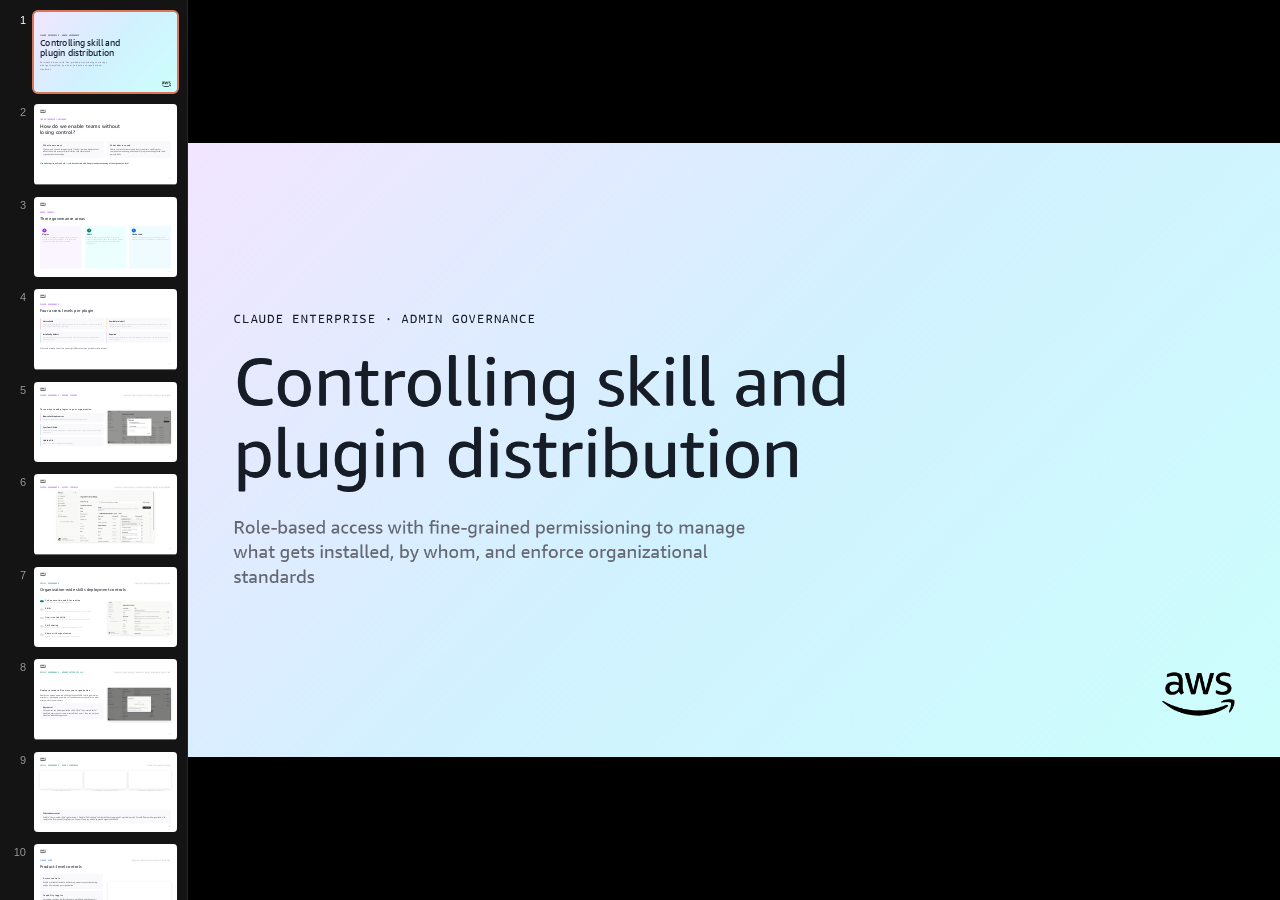
==== claude-enterprise-governance/index.html @ e3873186 "Add Claude Enterprise admin governance slide deck Covers plugin access levels, skills governance tog" ====
<!DOCTYPE html>
<html lang="en">
<head>
<meta charset="UTF-8">
<title>Claude Enterprise — Admin governance for skills, plugins, and integrations</title>
<link rel="stylesheet" href="assets/colors_and_type.css">
<script src="assets/deck-stage.js"></script>
<script>
document.addEventListener('keydown', (e) => {
  if (e.key === 'p' || e.key === 'P') {
    const deck = document.querySelector('deck-stage');
    if (!deck) return;
    if (!document.fullscreenElement) {
      deck.setAttribute('no-rail', '');
      document.documentElement.requestFullscreen();
    } else {
      document.exitFullscreen();
      deck.removeAttribute('no-rail');
    }
    e.preventDefault();
  }
});
document.addEventListener('fullscreenchange', () => {
  if (!document.fullscreenElement) {
    const deck = document.querySelector('deck-stage');
    if (deck) deck.removeAttribute('no-rail');
  }
});
</script>
<style>
  html, body { margin: 0; background: #000; }
  deck-stage { --slide-width: 1920px; --slide-height: 1080px; }

  .slide {
    position: relative; width: 1920px; height: 1080px; overflow: hidden;
    font-family: var(--aws-font-display);
    background: var(--aws-white); color: var(--aws-gray-850);
  }
  .slide.dark { background: var(--aws-gray-850); color: var(--aws-white); }
  .slide h1, .slide h2, .slide h3, .slide p { margin: 0; }
  .logo-tl { position: absolute; top: 73px; left: 80px; height: 76px; width: auto; }
  .logo-br { position: absolute; bottom: 73px; right: 80px; height: 76px; width: auto; }

  .eyebrow {
    font-family: var(--aws-font-mono); font-size: 22px; font-weight: 400;
    text-transform: uppercase; letter-spacing: 0.08em;
  }
  .h-cover  { font-size: 120px; line-height: 1.05; font-weight: 400; letter-spacing: -0.005em; text-wrap: pretty; }
  .h-section{ font-size: 96px; line-height: 1.05; font-weight: 400; letter-spacing: -0.005em; text-wrap: pretty; }
  .h-title  { font-size: 72px; line-height: 1.1; font-weight: 400; letter-spacing: -0.005em; text-wrap: pretty; }
  .h-content{ font-size: 56px; line-height: 1.15; font-weight: 400; text-wrap: pretty; }
  .body-lg  { font-size: 32px; line-height: 1.35; font-weight: 400; }
  .body-md  { font-size: 24px; line-height: 1.4; font-weight: 400; }
  .body-sm  { font-size: 20px; line-height: 1.4; font-weight: 400; color: var(--aws-gray-550); }

  .safe { position: absolute; left: 80px; right: 80px; top: 200px; bottom: 120px; display: flex; flex-direction: column; gap: 32px; }
  .safe-top { position: absolute; left: 80px; right: 80px; top: 73px; }

  .slide-no { position: absolute; right: 80px; bottom: 73px; font-family: var(--aws-font-mono); font-size: 16px; letter-spacing: 0.08em; color: var(--aws-gray-500); }
  .dark .slide-no { color: var(--aws-gray-400); }

  .cover-bg {
    position: absolute; inset: 0;
    background: linear-gradient(135deg, var(--aws-purple-100) 0%, var(--aws-blue-100) 50%, var(--aws-teal-100) 100%);
  }
  .cover-body { position: absolute; left: 80px; top: 73px; right: 80px; bottom: 73px; display: flex; flex-direction: column; justify-content: center; gap: 32px; }

  .screenshot {
    border-radius: 12px;
    box-shadow: 0 8px 32px rgba(0,0,0,0.12);
    border: 1px solid var(--aws-gray-200);
  }
  .screenshot-dark {
    border-radius: 12px;
    box-shadow: 0 8px 32px rgba(0,0,0,0.4);
    border: 1px solid var(--aws-gray-700);
  }

  .callout-box {
    background: var(--aws-gray-100);
    border-radius: 8px;
    padding: 32px 40px;
    display: flex; flex-direction: column; gap: 16px;
  }
  .dark .callout-box { background: rgba(255,255,255,0.06); }

  .grid-2 { display: grid; grid-template-columns: 1fr 1fr; gap: 48px; }
  .grid-3 { display: grid; grid-template-columns: 1fr 1fr 1fr; gap: 40px; }

  .access-card {
    background: var(--aws-gray-100); border-radius: 8px; padding: 28px 32px;
    display: flex; flex-direction: column; gap: 12px;
  }
  .access-card .label { font-size: 24px; font-weight: 500; }
  .access-card .desc { font-size: 20px; line-height: 1.4; color: var(--aws-gray-600); }

  .icon-circle {
    width: 56px; height: 56px; border-radius: 50%; display: flex; align-items: center; justify-content: center;
    font-size: 28px; font-weight: 500; color: var(--aws-white); flex-shrink: 0;
  }

  .toggle-row {
    display: flex; align-items: center; gap: 20px; padding: 20px 0;
    border-bottom: 1px solid var(--aws-gray-200);
  }
  .toggle-row:last-child { border-bottom: none; }
  .toggle-pill {
    width: 52px; height: 28px; border-radius: 14px; flex-shrink: 0;
  }
  .toggle-on { background: var(--aws-teal-600); }
  .toggle-off { background: var(--aws-gray-300); }

  .rec-card {
    background: var(--aws-purple-50); border-radius: 8px; padding: 32px;
    display: flex; flex-direction: column; gap: 16px;
  }
  .rec-card .num {
    font-family: var(--aws-font-mono); font-size: 18px; color: var(--aws-purple-600);
    text-transform: uppercase; letter-spacing: 0.08em;
  }
  .rec-card .title { font-size: 28px; font-weight: 500; }
  .rec-card .desc { font-size: 20px; line-height: 1.4; color: var(--aws-gray-600); }

  .section-bg {
    position: absolute; inset: 0;
    background: linear-gradient(135deg, var(--aws-gray-850) 0%, #1a2940 100%);
  }
</style>
<script type="application/json" id="speaker-notes">
[
  "Cover slide — Claude Enterprise admin governance for managing skill and plugin distribution across your organization.",
  "Context setting — the core question: how do we maintain control while enabling productivity at scale?",
  "Overview of the admin console — the three key governance areas: Plugins, Skills, and Claude Code product settings.",
  "Deep dive into Plugin governance — the four access levels that give admins granular per-plugin control.",
  "Screenshot showing the plugin access dropdown with all four options and custom group access.",
  "Skills governance — the master toggles that control whether users can create, share, or use skills at all.",
  "Claude Code specific settings — product-level toggles for the coding assistant features.",
  "Best practices for enterprise rollout — a phased approach to governance.",
  "Summary and next steps."
]
</script>
</head>
<body>

<deck-stage>

  <!-- ============================================================
       1. COVER
       ============================================================ -->
  <section class="slide" data-screen-label="01 Cover">
    <div class="cover-bg"></div>
    <div class="cover-body">
      <div class="eyebrow">Claude Enterprise · Admin governance</div>
      <h1 class="h-cover" style="max-width: 1400px;">Controlling skill and plugin distribution</h1>
      <p class="body-lg" style="max-width: 900px; margin-top: 16px; color: var(--aws-gray-600);">Role-based access with fine-grained permissioning to manage what gets installed, by whom, and enforce organizational standards</p>
    </div>
    <img class="logo-br" src="assets/aws-logo-gray850.svg" alt="AWS">
  </section>

  <!-- ============================================================
       2. THE C4E CHALLENGE
       ============================================================ -->
  <section class="slide" data-screen-label="02 The challenge">
    <div class="safe-top"><img class="logo-tl" src="assets/aws-logo-gray850.svg" alt="AWS" style="position:static;height:48px;"></div>
    <div class="safe" style="top: 200px;">
      <div class="eyebrow" style="color: var(--aws-purple-600);">The enterprise challenge</div>
      <h2 class="h-title" style="max-width: 1200px;">How do we enable teams without losing control?</h2>
      <div class="grid-2" style="margin-top: 48px;">
        <div class="callout-box">
          <p class="body-lg" style="font-weight: 500;">What teams want</p>
          <p class="body-md" style="color: var(--aws-gray-600);">Discover and connect integrations to Claude — gaining deep context about their work across project histories, task statuses, and organizational knowledge</p>
        </div>
        <div class="callout-box">
          <p class="body-lg" style="font-weight: 500;">What admins need</p>
          <p class="body-md" style="color: var(--aws-gray-600);">Admin controls for remote and local connectors, audit logs for compliance monitoring, and the ability to prevent unapproved third-party installs</p>
        </div>
      </div>
      <p class="body-md" style="margin-top: 32px; color: var(--aws-teal-700); font-weight: 500;">Claude Enterprise delivers both — role-based access with fine-grained permissioning at the organization level</p>
    </div>
    <span class="slide-no">02</span>
  </section>

  <!-- ============================================================
       3. ADMIN CONSOLE OVERVIEW
       ============================================================ -->
  <section class="slide" data-screen-label="03 Admin overview">
    <div class="safe-top"><img class="logo-tl" src="assets/aws-logo-gray850.svg" alt="AWS" style="position:static;height:48px;"></div>
    <div class="safe" style="top: 200px;">
      <div class="eyebrow" style="color: var(--aws-purple-600);">Admin console</div>
      <h2 class="h-content">Three governance areas</h2>
      <div class="grid-3" style="margin-top: 40px; flex: 1;">
        <div class="access-card" style="background: var(--aws-purple-50);">
          <div class="icon-circle" style="background: var(--aws-purple-600);">P</div>
          <p class="label">Plugins</p>
          <p class="desc">Manage marketplaces of plugins that members can browse, install, and customize — with per-plugin access policies and group-level overrides</p>
        </div>
        <div class="access-card" style="background: var(--aws-teal-50);">
          <div class="icon-circle" style="background: var(--aws-teal-600);">S</div>
          <p class="label">Skills</p>
          <p class="desc">Skills are folders with instructions, scripts, and resources that Claude loads when needed — admins control creation, sharing, and organization-wide deployment</p>
        </div>
        <div class="access-card" style="background: var(--aws-blue-50);">
          <div class="icon-circle" style="background: var(--aws-blue-600);">C</div>
          <p class="label">Claude Code</p>
          <p class="desc">Enterprise deployment controls for Claude Code desktop, web access, capabilities, and usage analytics</p>
        </div>
      </div>
    </div>
    <span class="slide-no">03</span>
  </section>

  <!-- ============================================================
       4. PLUGIN GOVERNANCE — 4 ACCESS LEVELS
       ============================================================ -->
  <section class="slide" data-screen-label="04 Plugin access levels">
    <div class="safe-top"><img class="logo-tl" src="assets/aws-logo-gray850.svg" alt="AWS" style="position:static;height:48px;"></div>
    <div class="safe" style="top: 200px;">
      <div class="eyebrow" style="color: var(--aws-purple-600);">Plugin governance</div>
      <h2 class="h-content">Four access levels per plugin</h2>
      <div style="display: grid; grid-template-columns: 1fr 1fr; gap: 24px; margin-top: 40px;">
        <div class="access-card" style="border-left: 4px solid var(--aws-red-600);">
          <p class="label">Not available</p>
          <p class="desc">Hidden from the plugin marketplace. Users won't see or be able to install it. Use this to block unapproved third-party plugins.</p>
        </div>
        <div class="access-card" style="border-left: 4px solid var(--aws-amber-500);">
          <p class="label">Available to install</p>
          <p class="desc">Appears in the plugin marketplace. Users can install or uninstall it at any time. Good for approved-but-optional tools.</p>
        </div>
        <div class="access-card" style="border-left: 4px solid var(--aws-teal-600);">
          <p class="label">Installed by default</p>
          <p class="desc">Pre-installed for all users. Users can disable or uninstall it. Ideal for recommended productivity tools.</p>
        </div>
        <div class="access-card" style="border-left: 4px solid var(--aws-purple-600);">
          <p class="label">Required</p>
          <p class="desc">Pre-installed and always on. Users can't disable or uninstall it. Use for compliance and security plugins.</p>
        </div>
      </div>
      <p class="body-md" style="margin-top: 32px; color: var(--aws-gray-600);">Plus: custom group access lets you assign different policies per team or department</p>
    </div>
    <span class="slide-no">04</span>
  </section>

  <!-- ============================================================
       5. ADD PLUGINS — SOURCES
       ============================================================ -->
  <section class="slide" data-screen-label="05 Add plugins">
    <div class="safe-top"><img class="logo-tl" src="assets/aws-logo-gray850.svg" alt="AWS" style="position:static;height:48px;"></div>
    <div class="safe" style="top: 160px;">
      <div style="display: flex; justify-content: space-between; align-items: baseline;">
        <div class="eyebrow" style="color: var(--aws-purple-600);">Plugin governance · Adding plugins</div>
        <div style="background: var(--aws-gray-100); border-radius: 6px; padding: 8px 16px;">
          <span style="font-family: var(--aws-font-mono); font-size: 16px; color: var(--aws-gray-600);">claude.ai → Admin settings → Libraries → Plugins → Add plugins</span>
        </div>
      </div>
      <div style="display: grid; grid-template-columns: 1fr 1fr; gap: 48px; margin-top: 24px; flex: 1;">
        <div style="display: flex; flex-direction: column; gap: 24px; justify-content: center;">
          <p class="body-lg" style="font-weight: 500;">Three ways to add plugins to your organization</p>
          <div class="access-card" style="border-left: 4px solid var(--aws-purple-600);">
            <p class="label">Browse Anthropic sources</p>
            <p class="desc">Curated marketplaces of plugins built by Anthropic and partners</p>
          </div>
          <div class="access-card" style="border-left: 4px solid var(--aws-blue-600);">
            <p class="label">Sync from GitHub</p>
            <p class="desc">Plugins synced automatically from a GitHub repository — admins control which repos are allowed</p>
          </div>
          <div class="access-card" style="border-left: 4px solid var(--aws-teal-600);">
            <p class="label">Upload a file</p>
            <p class="desc">Import a .zip file for custom internal plugins</p>
          </div>
        </div>
        <div style="display: flex; align-items: center;">
          <img src="assets/screenshots/claude-admin-07-add-plugins.png" alt="Add plugins modal showing three source options" class="screenshot" style="max-width: 100%; max-height: 600px; object-fit: contain;">
        </div>
      </div>
    </div>
    <span class="slide-no">05</span>
  </section>

  <!-- ============================================================
       6. SCREENSHOT — PLUGIN DROPDOWN
       ============================================================ -->
  <section class="slide" data-screen-label="06 Plugin screenshot">
    <div class="safe-top"><img class="logo-tl" src="assets/aws-logo-gray850.svg" alt="AWS" style="position:static;height:48px;"></div>
    <div class="safe" style="top: 160px;">
      <div style="display: flex; justify-content: space-between; align-items: baseline;">
        <div class="eyebrow" style="color: var(--aws-purple-600);">Plugin governance · Access controls</div>
        <div style="background: var(--aws-gray-100); border-radius: 6px; padding: 8px 16px; display: flex; align-items: center; gap: 8px;">
          <span style="font-family: var(--aws-font-mono); font-size: 16px; color: var(--aws-gray-600);">claude.ai → Admin settings → Libraries → Plugins → Default access dropdown</span>
        </div>
      </div>
      <img src="assets/screenshots/claude-admin-03-plugin-access-dropdown.png" alt="Plugin access dropdown showing four levels: Available to install, Installed by default, Not available, Required" class="screenshot" style="max-height: 680px; max-width: 1600px; object-fit: contain; align-self: center;">
    </div>
    <span class="slide-no">06</span>
  </section>

  <!-- ============================================================
       6. SKILLS GOVERNANCE
       ============================================================ -->
  <section class="slide" data-screen-label="06 Skills governance">
    <div class="safe-top"><img class="logo-tl" src="assets/aws-logo-gray850.svg" alt="AWS" style="position:static;height:48px;"></div>
    <div class="safe" style="top: 200px;">
      <div style="display: flex; justify-content: space-between; align-items: baseline;">
        <div class="eyebrow" style="color: var(--aws-teal-600);">Skills governance</div>
        <div style="background: var(--aws-gray-100); border-radius: 6px; padding: 8px 16px;">
          <span style="font-family: var(--aws-font-mono); font-size: 16px; color: var(--aws-gray-600);">claude.ai → Admin settings → Libraries → Skills</span>
        </div>
      </div>
      <h2 class="h-content">Organization-wide skills deployment controls</h2>
      <div style="display: grid; grid-template-columns: 1fr 1fr; gap: 64px; margin-top: 40px;">
        <div>
          <div class="toggle-row">
            <div class="toggle-pill toggle-on"></div>
            <div>
              <p class="body-lg" style="font-weight: 500;">Code execution and file creation</p>
              <p class="body-sm">Allow skills to run code and create files</p>
            </div>
          </div>
          <div class="toggle-row">
            <div class="toggle-pill toggle-off"></div>
            <div>
              <p class="body-lg" style="font-weight: 500;">Skills</p>
              <p class="body-sm">Master toggle — admins must enable before users can access skills</p>
            </div>
          </div>
          <div class="toggle-row">
            <div class="toggle-pill toggle-off"></div>
            <div>
              <p class="body-lg" style="font-weight: 500;">User-created skills</p>
              <p class="body-sm">Whether users can package their own expertise into custom skills</p>
            </div>
          </div>
          <div class="toggle-row">
            <div class="toggle-pill toggle-off"></div>
            <div>
              <p class="body-lg" style="font-weight: 500;">Skill sharing</p>
              <p class="body-sm">Whether skills can be shared between individual users</p>
            </div>
          </div>
          <div class="toggle-row">
            <div class="toggle-pill toggle-off"></div>
            <div>
              <p class="body-lg" style="font-weight: 500;">Share with organization</p>
              <p class="body-sm">Whether skills can be deployed organization-wide</p>
            </div>
          </div>
        </div>
        <div style="display: flex; align-items: center;">
          <img src="assets/screenshots/claude-admin-04-skills.png" alt="Skills admin settings" class="screenshot" style="max-width: 100%; max-height: 560px; object-fit: contain;">
        </div>
      </div>
    </div>
    <span class="slide-no">07</span>
  </section>

  <!-- ============================================================
       8. ORGANIZATION SKILLS + USER SKILL CREATION
       ============================================================ -->
  <section class="slide" data-screen-label="08 Organization skills">
    <div class="safe-top"><img class="logo-tl" src="assets/aws-logo-gray850.svg" alt="AWS" style="position:static;height:48px;"></div>
    <div class="safe" style="top: 160px;">
      <div style="display: flex; justify-content: space-between; align-items: baseline;">
        <div class="eyebrow" style="color: var(--aws-teal-600);">Skills governance · Organization skills</div>
        <div style="background: var(--aws-gray-100); border-radius: 6px; padding: 8px 16px;">
          <span style="font-family: var(--aws-font-mono); font-size: 16px; color: var(--aws-gray-600);">claude.ai → Admin settings → Libraries → Skills → Organization skills → Add</span>
        </div>
      </div>
      <div style="display: grid; grid-template-columns: 1fr 1fr; gap: 48px; margin-top: 24px; flex: 1;">
        <div style="display: flex; flex-direction: column; gap: 24px; justify-content: center;">
          <p class="body-lg" style="font-weight: 500;">Deploy curated skills across your organization</p>
          <p class="body-md" style="color: var(--aws-gray-600);">Admins can upload approved skills that are available to all organization members — packaging expertise so Claude becomes a specialist on what matters most to your teams.</p>
          <div class="callout-box">
            <p class="body-md" style="font-weight: 500;">Key control</p>
            <p class="body-md" style="color: var(--aws-gray-600);">Only admins can add organization skills. With "User-created skills" disabled, users cannot create or install their own — they can only use what the admin has approved.</p>
          </div>
        </div>
        <div style="display: flex; align-items: center;">
          <img src="assets/screenshots/claude-admin-09-upload-skill.png" alt="Upload skill modal for organization skills" class="screenshot" style="max-width: 100%; max-height: 600px; object-fit: contain;">
        </div>
      </div>
    </div>
    <span class="slide-no">08</span>
  </section>

  <!-- ============================================================
       8b. USER SKILL CREATION + SHARING EXPERIENCE
       ============================================================ -->
  <section class="slide" data-screen-label="08b User skill creation and sharing">
    <div class="safe-top"><img class="logo-tl" src="assets/aws-logo-gray850.svg" alt="AWS" style="position:static;height:48px;"></div>
    <div class="safe" style="top: 160px;">
      <div style="display: flex; justify-content: space-between; align-items: baseline;">
        <div class="eyebrow" style="color: var(--aws-teal-600);">Skills governance · User experience</div>
        <div style="background: var(--aws-gray-100); border-radius: 6px; padding: 8px 16px;">
          <span style="font-family: var(--aws-font-mono); font-size: 16px; color: var(--aws-gray-600);">claude.ai → Customize → Skills</span>
        </div>
      </div>
      <div style="display: grid; grid-template-columns: 1fr 1fr 1fr; gap: 24px; margin-top: 24px; flex: 1;">
        <div style="display: flex; flex-direction: column; gap: 12px;">
          <img src="assets/screenshots/claude-admin-10-skill-creation.png" alt="User creating a skill in Claude chat" class="screenshot" style="max-width: 100%; max-height: 240px; object-fit: contain;">
          <p class="body-sm" style="text-align: center;">1. Users build skills in chat</p>
        </div>
        <div style="display: flex; flex-direction: column; gap: 12px;">
          <img src="assets/screenshots/claude-admin-11-skill-sharing.png" alt="Skills panel showing personal skills and share toggle" class="screenshot" style="max-width: 100%; max-height: 240px; object-fit: contain;">
          <p class="body-sm" style="text-align: center;">2. Skills appear under Personal skills</p>
        </div>
        <div style="display: flex; flex-direction: column; gap: 12px;">
          <img src="assets/screenshots/claude-admin-12-skill-share-options.png" alt="Share modal with access options" class="screenshot" style="max-width: 100%; max-height: 240px; object-fit: contain;">
          <p class="body-sm" style="text-align: center;">3. Share with individuals or entire org</p>
        </div>
      </div>
      <div class="callout-box" style="margin-top: 20px;">
        <p class="body-md" style="font-weight: 500;">What admins control</p>
        <p class="body-md" style="color: var(--aws-gray-600);">Disable "User-created skills" to block step 1. Disable "Skill sharing" to hide the Share toggle and Copy link in step 3. Disable "Share with organization" to remove the "Everyone at [org]" option. Users will only see admin-approved organization skills.</p>
      </div>
    </div>
    <span class="slide-no">08b</span>
  </section>

  <!-- ============================================================
       9. CLAUDE CODE SETTINGS
       ============================================================ -->
  <section class="slide" data-screen-label="09 Claude Code settings">
    <div class="safe-top"><img class="logo-tl" src="assets/aws-logo-gray850.svg" alt="AWS" style="position:static;height:48px;"></div>
    <div class="safe" style="top: 200px;">
      <div style="display: flex; justify-content: space-between; align-items: baseline;">
        <div class="eyebrow" style="color: var(--aws-blue-600);">Claude Code</div>
        <div style="background: var(--aws-gray-100); border-radius: 6px; padding: 8px 16px;">
          <span style="font-family: var(--aws-font-mono); font-size: 16px; color: var(--aws-gray-600);">claude.ai → Admin settings → Products → Claude Code</span>
        </div>
      </div>
      <h2 class="h-content">Product-level controls</h2>
      <div style="display: grid; grid-template-columns: 1fr 1fr; gap: 64px; margin-top: 40px;">
        <div>
          <div class="callout-box" style="gap: 24px;">
            <p class="body-lg" style="font-weight: 500;">Access controls</p>
            <p class="body-md" style="color: var(--aws-gray-600);">Enable or disable Claude Code Desktop, web access, session sharing, and quick web setup per organization</p>
          </div>
          <div class="callout-box" style="gap: 24px; margin-top: 24px;">
            <p class="body-lg" style="font-weight: 500;">Capability toggles</p>
            <p class="body-md" style="color: var(--aws-gray-600);">Fast mode, routines, artifacts, dynamic workflows, and channels — each independently controllable</p>
          </div>
          <div class="callout-box" style="gap: 24px; margin-top: 24px;">
            <p class="body-lg" style="font-weight: 500;">Analytics and oversight</p>
            <p class="body-md" style="color: var(--aws-gray-600);">Claude Code analytics and GitHub analytics for visibility into usage patterns</p>
          </div>
        </div>
        <div style="display: flex; align-items: center;">
          <img src="assets/screenshots/claude-admin-05-claude-code.png" alt="Claude Code admin settings" class="screenshot" style="max-width: 100%; max-height: 600px; object-fit: contain;">
        </div>
      </div>
    </div>
    <span class="slide-no">09</span>
  </section>

  <!-- ============================================================
       10. BEST PRACTICES
       ============================================================ -->
  <section class="slide" data-screen-label="10 Best practices">
    <div class="safe-top"><img class="logo-tl" src="assets/aws-logo-gray850.svg" alt="AWS" style="position:static;height:48px;"></div>
    <div class="safe" style="top: 200px;">
      <div class="eyebrow" style="color: var(--aws-purple-600);">Recommendations</div>
      <h2 class="h-content">Enterprise governance best practices</h2>
      <div class="grid-2" style="margin-top: 40px;">
        <div class="rec-card">
          <p class="num">01</p>
          <p class="title">Start restrictive, open gradually</p>
          <p class="desc">Begin with Skills disabled and plugins set to "Not available." Whitelist approved integrations after security review.</p>
        </div>
        <div class="rec-card">
          <p class="num">02</p>
          <p class="title">Use group-based access</p>
          <p class="desc">Assign custom access per team with fine-grained permissioning — engineering gets Buildkite, design gets Canva.</p>
        </div>
        <div class="rec-card">
          <p class="num">03</p>
          <p class="title">Enforce compliance plugins as "Required"</p>
          <p class="desc">For security and compliance tools your organization mandates, use "Required" so users cannot disable or uninstall them.</p>
        </div>
        <div class="rec-card">
          <p class="num">04</p>
          <p class="title">Disable user-created skills initially</p>
          <p class="desc">Prevent users from installing arbitrary third-party skills from GitHub. Enable only once you have established a review and approval process.</p>
        </div>
      </div>
    </div>
    <span class="slide-no">10</span>
  </section>

  <!-- ============================================================
       11. CLOSING
       ============================================================ -->
  <section class="slide" data-screen-label="11 Summary">
    <div style="position: absolute; inset: 0; background: linear-gradient(135deg, var(--aws-purple-50) 0%, var(--aws-blue-50) 50%, var(--aws-teal-50) 100%);"></div>
    <div class="safe" style="top: 200px; justify-content: center;">
      <div class="eyebrow" style="color: var(--aws-purple-600);">Summary</div>
      <h2 class="h-section" style="max-width: 1400px;">Full admin control over skills and plugins</h2>
      <div style="margin-top: 48px; display: flex; flex-direction: column; gap: 24px; max-width: 1100px;">
        <p class="body-lg" style="color: var(--aws-gray-700);">Plugins — manage marketplaces with four access levels and per-group overrides</p>
        <p class="body-lg" style="color: var(--aws-gray-700);">Skills — control creation, sharing, and organization-wide deployment with master toggles</p>
        <p class="body-lg" style="color: var(--aws-gray-700);">Claude Code — enterprise deployment controls for access, capabilities, and analytics</p>
      </div>
      <p class="body-md" style="margin-top: 48px; color: var(--aws-gray-550);">Claude Enterprise admin console: claude.ai/admin-settings</p>
    </div>
    <img class="logo-br" src="assets/aws-logo-gray850.svg" alt="AWS">
    <span class="slide-no">11</span>
  </section>

</deck-stage>

</body>
</html>
---- claude-enterprise-governance/assets/colors_and_type.css ----
/* =============================================================
   AWS Design System — Colors & Type
   Source: AWS Brand Design Documentation (Q4 2024)
   =============================================================
   AWS does NOT have a primary brand color. The broad-spectrum
   palette is designed to work together; accessibility (WCAG 2.1 AA)
   is the only cardinal rule.

   Anchor colors: Gray 850 (#161D26) for light surfaces,
                  White (#FFFFFF) for dark surfaces.
   ============================================================= */

/* ---------- FONT FACES ---------- */
@font-face {
  font-family: "Amazon Ember Display";
  src: url("./fonts/AmazonEmberDisplay_Lt.ttf") format("truetype");
  font-weight: 300; font-style: normal; font-display: swap;
}
@font-face {
  font-family: "Amazon Ember Display";
  src: url("./fonts/AmazonEmberDisplay_LtIt.ttf") format("truetype");
  font-weight: 300; font-style: italic; font-display: swap;
}
@font-face {
  font-family: "Amazon Ember Display";
  src: url("./fonts/AmazonEmberDisplay_Rg.ttf") format("truetype");
  font-weight: 400; font-style: normal; font-display: swap;
}
@font-face {
  font-family: "Amazon Ember Display";
  src: url("./fonts/AmazonEmberDisplay_RgIt.ttf") format("truetype");
  font-weight: 400; font-style: italic; font-display: swap;
}
@font-face {
  font-family: "Amazon Ember Display";
  src: url("./fonts/AmazonEmberDisplay_Md.ttf") format("truetype");
  font-weight: 500; font-style: normal; font-display: swap;
}
@font-face {
  font-family: "Amazon Ember Display";
  src: url("./fonts/AmazonEmberDisplay_MdIt.ttf") format("truetype");
  font-weight: 500; font-style: italic; font-display: swap;
}
@font-face {
  font-family: "Amazon Ember Display";
  src: url("./fonts/AmazonEmberDisplay_Bd.ttf") format("truetype");
  font-weight: 700; font-style: normal; font-display: swap;
}
@font-face {
  font-family: "Amazon Ember Display";
  src: url("./fonts/AmazonEmberDisplay_BdIt.ttf") format("truetype");
  font-weight: 700; font-style: italic; font-display: swap;
}
@font-face {
  font-family: "Amazon Ember Display";
  src: url("./fonts/AmazonEmberDisplay_He.ttf") format("truetype");
  font-weight: 800; font-style: normal; font-display: swap;
}
@font-face {
  font-family: "Amazon Ember Display";
  src: url("./fonts/AmazonEmberDisplay_HeIt.ttf") format("truetype");
  font-weight: 800; font-style: italic; font-display: swap;
}
@font-face {
  font-family: "Amazon Ember Mono";
  src: url("./fonts/AmazonEmberMono_Rg.ttf") format("truetype");
  font-weight: 400; font-style: normal; font-display: swap;
}
@font-face {
  font-family: "Amazon Ember Mono";
  src: url("./fonts/AmazonEmberMono_Bd.ttf") format("truetype");
  font-weight: 700; font-style: normal; font-display: swap;
}

/* ---------- TOKENS ---------- */
:root {
  /* ===== Anchor colors ===== */
  --aws-gray-850: #161D26;   /* primary text on light, anchor */
  --aws-white:    #FFFFFF;   /* primary text on dark, anchor */

  /* ===== Grayscale ===== */
  --aws-gray-50:   #FCFCFD;
  --aws-gray-100:  #F9F9FB;
  --aws-gray-150:  #F6F6F9;
  --aws-gray-200:  #F3F3F7;
  --aws-gray-250:  #EBEBF0;
  --aws-gray-300:  #DEDEE3;
  --aws-gray-350:  #CCCCD1;
  --aws-gray-400:  #B4B4BB;
  --aws-gray-450:  #A4A4AD;
  --aws-gray-500:  #8C8C94;
  --aws-gray-550:  #72747E;
  --aws-gray-600:  #656871;
  --aws-gray-650:  #424650;
  --aws-gray-700:  #333843;
  --aws-gray-750:  #232B37;
  --aws-gray-800:  #1B232D;
  --aws-gray-900:  #131920;
  --aws-gray-950:  #0F141A;
  --aws-gray-1000: #06080A;

  /* ===== Cool/blue family — Lime ramp ===== */
  --aws-lime-50:   #F7FFEB;
  --aws-lime-100:  #EBFFCC;
  --aws-lime-200:  #D1FF8A;
  --aws-lime-300:  #ACFF2E;
  --aws-lime-400:  #7AE500;
  --aws-lime-500:  #31B800;
  --aws-lime-600:  #008A00;
  --aws-lime-700:  #007000;
  --aws-lime-800:  #005700;
  --aws-lime-900:  #003D00;
  --aws-lime-950:  #002E00;
  --aws-lime-1000: #001400;

  /* ===== Green ===== */
  --aws-green-50:   #EFFFF1;
  --aws-green-100:  #D9FFD6;
  --aws-green-200:  #AEFFA8;
  --aws-green-300:  #62FF57;
  --aws-green-400:  #00E500;
  --aws-green-500:  #2BB534;
  --aws-green-600:  #00802F;
  --aws-green-700:  #007029;
  --aws-green-800:  #005C26;
  --aws-green-900:  #00471E;
  --aws-green-950:  #003311;
  --aws-green-1000: #001401;

  /* ===== Mint ===== */
  --aws-mint-50:   #EBFFF6;
  --aws-mint-100:  #CCFFE9;
  --aws-mint-200:  #8FFFCE;
  --aws-mint-300:  #3DFF9E;
  --aws-mint-400:  #00E582;
  --aws-mint-500:  #00BD6B;
  --aws-mint-600:  #008559;
  --aws-mint-700:  #006B48;
  --aws-mint-800:  #005237;
  --aws-mint-900:  #00422C;
  --aws-mint-950:  #003322;
  --aws-mint-1000: #00140E;

  /* ===== Teal ===== */
  --aws-teal-50:   #EBFFFE;
  --aws-teal-100:  #CCFFFC;
  --aws-teal-200:  #8FFFF8;
  --aws-teal-300:  #00F5E4;
  --aws-teal-400:  #00D6C8;
  --aws-teal-500:  #00ADA2;
  --aws-teal-600:  #008077;
  --aws-teal-700:  #00665F;
  --aws-teal-800:  #00524C;
  --aws-teal-900:  #003D39;
  --aws-teal-950:  #003330;
  --aws-teal-1000: #001413;

  /* ===== Cyan ===== */
  --aws-cyan-50:   #F0FEFF;
  --aws-cyan-100:  #D1FBFF;
  --aws-cyan-200:  #99F7FF;
  --aws-cyan-300:  #3DEFFF;
  --aws-cyan-400:  #00D2E5;
  --aws-cyan-500:  #00A4BD;
  --aws-cyan-600:  #007E94;
  --aws-cyan-700:  #00627A;
  --aws-cyan-800:  #004761;
  --aws-cyan-900:  #003652;
  --aws-cyan-950:  #00293D;
  --aws-cyan-1000: #00111A;

  /* ===== Blue ===== */
  --aws-blue-50:   #F0FBFF;
  --aws-blue-100:  #D1F1FF;
  --aws-blue-200:  #B8E7FF;
  --aws-blue-300:  #75CFFF;
  --aws-blue-400:  #42B4FF;
  --aws-blue-500:  #0099FF;   /* hyperlink, dark mode */
  --aws-blue-600:  #006CE0;   /* hyperlink, light mode */
  --aws-blue-700:  #004A9E;
  --aws-blue-800:  #003B8F;
  --aws-blue-900:  #002A66;
  --aws-blue-950:  #00204D;
  --aws-blue-1000: #001129;

  /* ===== Indigo ===== */
  --aws-indigo-50:   #F5F7FF;
  --aws-indigo-100:  #DBE4FF;
  --aws-indigo-200:  #C2D1FF;
  --aws-indigo-300:  #94AFFF;
  --aws-indigo-400:  #7598FF;
  --aws-indigo-500:  #5C7FFF;
  --aws-indigo-600:  #295EFF;
  --aws-indigo-700:  #003EFA;
  --aws-indigo-800:  #0033CC;
  --aws-indigo-900:  #001A99;
  --aws-indigo-950:  #001475;
  --aws-indigo-1000: #000833;

  /* ===== Violet ===== */
  --aws-violet-50:   #F6F5FF;
  --aws-violet-100:  #E8E5FF;
  --aws-violet-200:  #D2CCFF;
  --aws-violet-300:  #B2A8FF;
  --aws-violet-400:  #978AFF;
  --aws-violet-500:  #8575FF;
  --aws-violet-600:  #6842FF;
  --aws-violet-700:  #5724FF;
  --aws-violet-800:  #4200DB;
  --aws-violet-900:  #35009E;
  --aws-violet-950:  #250070;
  --aws-violet-1000: #110033;

  /* ===== Warm/red family ===== */
  /* Purple */
  --aws-purple-50:   #FAF5FF;
  --aws-purple-100:  #F2E5FF;
  --aws-purple-200:  #E8D1FF;
  --aws-purple-300:  #D4A8FF;
  --aws-purple-400:  #BF80FF;
  --aws-purple-500:  #AD5CFF;
  --aws-purple-600:  #962EFF;
  --aws-purple-700:  #7300E5;
  --aws-purple-800:  #5900B2;
  --aws-purple-900:  #45008A;
  --aws-purple-950:  #300061;
  --aws-purple-1000: #1A0033;

  /* Fuchsia */
  --aws-fuchsia-50:   #FFF5FE;
  --aws-fuchsia-100:  #FCE5FF;
  --aws-fuchsia-200:  #F8C7FF;
  --aws-fuchsia-300:  #F299FF;
  --aws-fuchsia-400:  #EC70FF;
  --aws-fuchsia-500:  #E433FF;
  --aws-fuchsia-600:  #C300E0;
  --aws-fuchsia-700:  #A000B8;
  --aws-fuchsia-800:  #78008A;
  --aws-fuchsia-900:  #590066;
  --aws-fuchsia-950:  #43004D;
  --aws-fuchsia-1000: #1F0024;

  /* Magenta */
  --aws-magenta-50:   #FFF5FE;
  --aws-magenta-100:  #FFE0FB;
  --aws-magenta-200:  #FFCCF8;
  --aws-magenta-300:  #FF94F1;
  --aws-magenta-400:  #FF57E9;
  --aws-magenta-500:  #FF1AE0;
  --aws-magenta-600:  #D600BA;
  --aws-magenta-700:  #B2008F;
  --aws-magenta-800:  #8F0072;
  --aws-magenta-900:  #660052;
  --aws-magenta-950:  #470039;
  --aws-magenta-1000: #24001D;

  /* Pink */
  --aws-pink-50:   #FFF5FA;
  --aws-pink-100:  #FFE0F0;
  --aws-pink-200:  #FFC7E3;
  --aws-pink-300:  #FF99CC;
  --aws-pink-400:  #FF66B2;
  --aws-pink-500:  #FF3399;
  --aws-pink-600:  #E5006F;
  --aws-pink-700:  #BB005D;
  --aws-pink-800:  #8F0047;
  --aws-pink-900:  #660033;
  --aws-pink-950:  #4D0020;
  --aws-pink-1000: #24000F;

  /* Rose */
  --aws-rose-50:   #FFF5F8;
  --aws-rose-100:  #FFE0E8;
  --aws-rose-200:  #FFC2D1;
  --aws-rose-300:  #FF8FAB;
  --aws-rose-400:  #FF5C85;
  --aws-rose-500:  #FF386A;
  --aws-rose-600:  #EB003B;
  --aws-rose-700:  #C20030;
  --aws-rose-800:  #940025;
  --aws-rose-900:  #6B001B;
  --aws-rose-950:  #4D0013;
  --aws-rose-1000: #1F0008;

  /* Red */
  --aws-red-50:   #FFF5F5;
  --aws-red-100:  #FFE0E0;
  --aws-red-200:  #FFC2C2;
  --aws-red-300:  #FF9E9E;
  --aws-red-400:  #FF7A7A;
  --aws-red-500:  #FF3D3D;
  --aws-red-600:  #DB0000;
  --aws-red-700:  #C20000;
  --aws-red-800:  #990000;
  --aws-red-900:  #700000;
  --aws-red-950:  #520000;
  --aws-red-1000: #1F0000;

  /* Orange */
  --aws-orange-50:   #FFF7F5;
  --aws-orange-100:  #FFE0D6;
  --aws-orange-200:  #FFC0AD;
  --aws-orange-300:  #FF997A;
  --aws-orange-400:  #FF6A3D;
  --aws-orange-500:  #FF4B14;
  --aws-orange-600:  #DB3300;
  --aws-orange-700:  #A82700;
  --aws-orange-800:  #8A2000;
  --aws-orange-900:  #661800;
  --aws-orange-950:  #471100;
  --aws-orange-1000: #1F0700;

  /* Amber */
  --aws-amber-50:   #FFF7E6;
  --aws-amber-100:  #FFE8BD;
  --aws-amber-200:  #FFD78A;
  --aws-amber-300:  #FFBB45;
  --aws-amber-400:  #FF9900;
  --aws-amber-500:  #FA6F00;
  --aws-amber-600:  #D14600;
  --aws-amber-700:  #9E3700;
  --aws-amber-800:  #7A2B00;
  --aws-amber-900:  #5C1B00;
  --aws-amber-950:  #471500;
  --aws-amber-1000: #1A0800;

  /* Yellow */
  --aws-yellow-50:   #FFFEF0;
  --aws-yellow-100:  #FFFBBD;
  --aws-yellow-200:  #FEF571;
  --aws-yellow-300:  #FFED4D;
  --aws-yellow-400:  #FFE347;
  --aws-yellow-500:  #FBD332;
  --aws-yellow-600:  #F2B100;
  --aws-yellow-700:  #DB9200;
  --aws-yellow-800:  #9E6900;
  --aws-yellow-900:  #855900;
  --aws-yellow-950:  #573A00;
  --aws-yellow-1000: #191100;

  /* ===== Semantic — light theme (default) ===== */
  --aws-bg:           var(--aws-white);
  --aws-bg-subtle:    var(--aws-gray-50);
  --aws-bg-muted:     var(--aws-gray-150);
  --aws-surface:      var(--aws-white);
  --aws-border:       var(--aws-gray-300);
  --aws-border-strong:var(--aws-gray-450);
  --aws-fg:           var(--aws-gray-850);
  --aws-fg-muted:     var(--aws-gray-600);
  --aws-fg-subtle:    var(--aws-gray-500);
  --aws-link:         var(--aws-blue-600);
  --aws-link-hover:   var(--aws-blue-700);

  /* ===== Type ramp =====
     Eyebrow:  Ember Mono Regular, UPPER
     Headline: Ember Display Regular, Sentence
     Subhead:  Ember Display Regular/Bold, Sentence
     Body:     Ember Display Regular
     CTA:      Ember Display Medium, Sentence
     Caption:  Ember Mono UPPER
     Tag:      Ember Display Medium UPPER
  */
  --aws-font-display: "Amazon Ember Display", "Amazon Ember", -apple-system, BlinkMacSystemFont, "Segoe UI", Roboto, sans-serif;
  --aws-font-mono:    "Amazon Ember Mono", ui-monospace, "SFMono-Regular", Menlo, Consolas, monospace;

  /* sizes — flexible; adjust per layout per docs */
  --aws-fs-eyebrow:  13px;
  --aws-fs-caption:  12px;
  --aws-fs-tag:      12px;
  --aws-fs-body-sm:  14px;
  --aws-fs-body:     16px;
  --aws-fs-body-lg:  20px;
  --aws-fs-subhead:  28px;
  --aws-fs-h3:       36px;
  --aws-fs-h2:       55px;
  --aws-fs-h1:       96px;
  --aws-fs-display:  144px;  /* cover-scale */

  /* leading — headlines 110–120%, body 120–140% (130% just right) */
  --aws-lh-headline: 1.10;
  --aws-lh-headline-loose: 1.20;
  --aws-lh-body: 1.30;

  /* tracking — eyebrow & captions get +50–100, all-caps tag +100 */
  --aws-ls-eyebrow: 0.06em;
  --aws-ls-caption: 0.08em;
  --aws-ls-tag:     0.05em;

  /* Spacing — multiples of 4. */
  --aws-space-1: 4px;
  --aws-space-2: 8px;
  --aws-space-3: 12px;
  --aws-space-4: 16px;
  --aws-space-5: 24px;
  --aws-space-6: 32px;
  --aws-space-7: 48px;
  --aws-space-8: 64px;
  --aws-space-9: 96px;
  --aws-space-10: 128px;

  /* Corner radius —
     rounded for imagery w/ internal margins, mockups, digital UI;
     square (0) for full-bleed imagery cropped to canvas edge / print */
  --aws-radius-0: 0px;
  --aws-radius-sm: 4px;
  --aws-radius-md: 8px;
  --aws-radius-lg: 16px;
  --aws-radius-xl: 24px;
  --aws-radius-pill: 999px;
}

/* ---------- Dark theme ---------- */
[data-theme="dark"], .aws-dark {
  --aws-bg:           var(--aws-gray-850);
  --aws-bg-subtle:    var(--aws-gray-900);
  --aws-bg-muted:     var(--aws-gray-800);
  --aws-surface:      var(--aws-gray-800);
  --aws-border:       var(--aws-gray-700);
  --aws-border-strong:var(--aws-gray-600);
  --aws-fg:           var(--aws-white);
  --aws-fg-muted:     var(--aws-gray-400);
  --aws-fg-subtle:    var(--aws-gray-500);
  --aws-link:         var(--aws-blue-500);
  --aws-link-hover:   var(--aws-blue-300);
}

/* ---------- Element defaults ---------- */
.aws-eyebrow {
  font-family: var(--aws-font-mono);
  font-weight: 400;
  font-size: var(--aws-fs-eyebrow);
  text-transform: uppercase;
  letter-spacing: var(--aws-ls-eyebrow);
  color: var(--aws-fg);
  font-feature-settings: "kern" 1;
}
.aws-h1 {
  font-family: var(--aws-font-display);
  font-weight: 400;        /* "moving away from bold in headlines" */
  font-size: var(--aws-fs-h1);
  line-height: var(--aws-lh-headline);
  letter-spacing: -0.01em;
  color: var(--aws-fg);
  text-wrap: pretty;
}
.aws-h2 {
  font-family: var(--aws-font-display);
  font-weight: 400;
  font-size: var(--aws-fs-h2);
  line-height: var(--aws-lh-headline);
  color: var(--aws-fg);
  text-wrap: pretty;
}
.aws-h3 {
  font-family: var(--aws-font-display);
  font-weight: 400;
  font-size: var(--aws-fs-h3);
  line-height: var(--aws-lh-headline-loose);
  color: var(--aws-fg);
  text-wrap: pretty;
}
.aws-subhead {
  font-family: var(--aws-font-display);
  font-weight: 400;
  font-size: var(--aws-fs-subhead);
  line-height: var(--aws-lh-headline-loose);
  color: var(--aws-fg);
}
.aws-body {
  font-family: var(--aws-font-display);
  font-weight: 400;
  font-size: var(--aws-fs-body);
  line-height: var(--aws-lh-body);
  color: var(--aws-fg);
}
.aws-body-lg {
  font-family: var(--aws-font-display);
  font-weight: 400;
  font-size: var(--aws-fs-body-lg);
  line-height: var(--aws-lh-body);
  color: var(--aws-fg);
}
.aws-body-sm {
  font-family: var(--aws-font-display);
  font-size: var(--aws-fs-body-sm);
  line-height: var(--aws-lh-body);
  color: var(--aws-fg);
}
.aws-caption {
  font-family: var(--aws-font-mono);
  font-weight: 400;
  font-size: var(--aws-fs-caption);
  text-transform: uppercase;
  letter-spacing: var(--aws-ls-caption);
  color: var(--aws-fg);
}
.aws-tag {
  font-family: var(--aws-font-display);
  font-weight: 500;
  font-size: var(--aws-fs-tag);
  text-transform: uppercase;
  letter-spacing: var(--aws-ls-tag);
  color: var(--aws-fg);
}
.aws-cta {
  font-family: var(--aws-font-display);
  font-weight: 500;
  font-size: var(--aws-fs-body);
  color: var(--aws-fg);
  text-decoration: none;       /* never underline */
  display: inline-flex;
  align-items: center;
  gap: 8px;
}
.aws-cta:hover { color: var(--aws-blue-600); }
.aws-link {
  font-family: var(--aws-font-display);
  font-weight: 400;
  color: var(--aws-link);
  text-decoration: none;
  border-bottom: 1px solid currentColor;
}
.aws-link:hover { color: var(--aws-link-hover); }
.aws-mono {
  font-family: var(--aws-font-mono);
  font-size: var(--aws-fs-body-sm);
}

/* All apps should set optical kerning by default */
html { font-kerning: normal; -webkit-font-smoothing: antialiased; -moz-osx-font-smoothing: grayscale; }
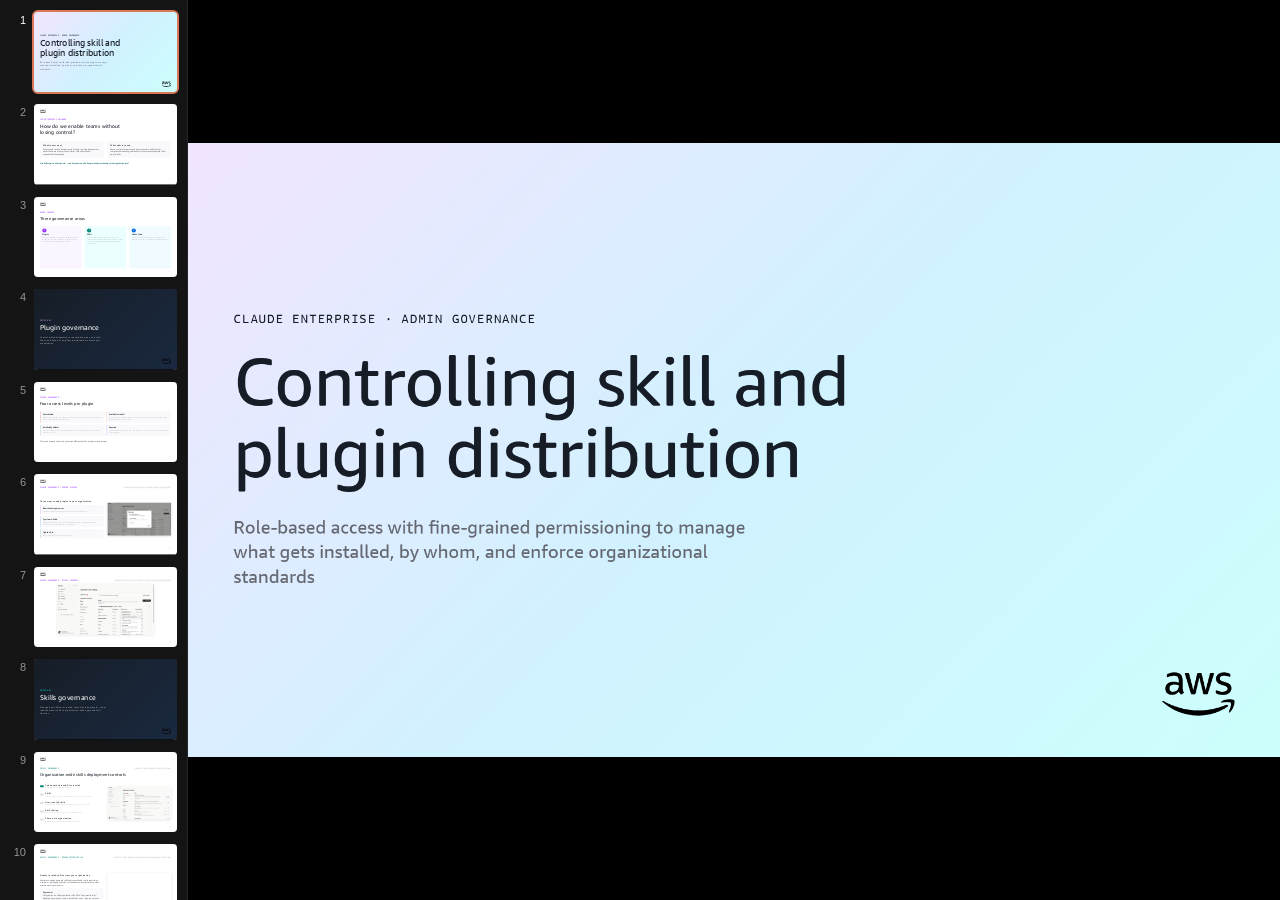
==== commit 6e462ec7: "feat(claude-enterprise-governance): add section covers, GitHub connector note, user skills title" ====
--- a/claude-enterprise-governance/index.html
+++ b/claude-enterprise-governance/index.html
@@ -210,6 +210,19 @@
   </section>
 
   <!-- ============================================================
+       SECTION: PLUGIN GOVERNANCE
+       ============================================================ -->
+  <section class="slide dark" data-screen-label="Section — Plugin governance">
+    <div class="section-bg"></div>
+    <div class="safe" style="justify-content: center;">
+      <div class="eyebrow" style="color: var(--aws-purple-300);">Section 01</div>
+      <h2 class="h-section" style="max-width: 1200px;">Plugin governance</h2>
+      <p class="body-lg" style="max-width: 900px; margin-top: 24px; color: var(--aws-gray-400);">Control which integrations are available, who can install them, and enforce compliance requirements across your organization</p>
+    </div>
+    <img class="logo-br" src="assets/aws-logo-white.svg" alt="AWS">
+  </section>
+
+  <!-- ============================================================
        4. PLUGIN GOVERNANCE — 4 ACCESS LEVELS
        ============================================================ -->
   <section class="slide" data-screen-label="04 Plugin access levels">
@@ -261,7 +274,7 @@
           </div>
           <div class="access-card" style="border-left: 4px solid var(--aws-blue-600);">
             <p class="label">Sync from GitHub</p>
-            <p class="desc">Plugins synced automatically from a GitHub repository — admins control which repos are allowed</p>
+            <p class="desc">Plugins synced automatically from a GitHub repository — requires the GitHub connector to be enabled in Admin settings first</p>
           </div>
           <div class="access-card" style="border-left: 4px solid var(--aws-teal-600);">
             <p class="label">Upload a file</p>
@@ -291,6 +304,19 @@
       <img src="assets/screenshots/claude-admin-03-plugin-access-dropdown.png" alt="Plugin access dropdown showing four levels: Available to install, Installed by default, Not available, Required" class="screenshot" style="max-height: 680px; max-width: 1600px; object-fit: contain; align-self: center;">
     </div>
     <span class="slide-no">06</span>
+  </section>
+
+  <!-- ============================================================
+       SECTION: SKILLS GOVERNANCE
+       ============================================================ -->
+  <section class="slide dark" data-screen-label="Section — Skills governance">
+    <div class="section-bg"></div>
+    <div class="safe" style="justify-content: center;">
+      <div class="eyebrow" style="color: var(--aws-teal-300);">Section 02</div>
+      <h2 class="h-section" style="max-width: 1200px;">Skills governance</h2>
+      <p class="body-lg" style="max-width: 900px; margin-top: 24px; color: var(--aws-gray-400);">Manage how skills are created, shared, and deployed — from individual user skills to organization-wide approved skill libraries</p>
+    </div>
+    <img class="logo-br" src="assets/aws-logo-white.svg" alt="AWS">
   </section>
 
   <!-- ============================================================
@@ -393,6 +419,7 @@
           <span style="font-family: var(--aws-font-mono); font-size: 16px; color: var(--aws-gray-600);">claude.ai → Customize → Skills</span>
         </div>
       </div>
+      <h2 class="h-content">How end-users create and share skills</h2>
       <div style="display: grid; grid-template-columns: 1fr 1fr 1fr; gap: 24px; margin-top: 24px; flex: 1;">
         <div style="display: flex; flex-direction: column; gap: 12px;">
           <img src="assets/screenshots/claude-admin-10-skill-creation.png" alt="User creating a skill in Claude chat" class="screenshot" style="max-width: 100%; max-height: 240px; object-fit: contain;">
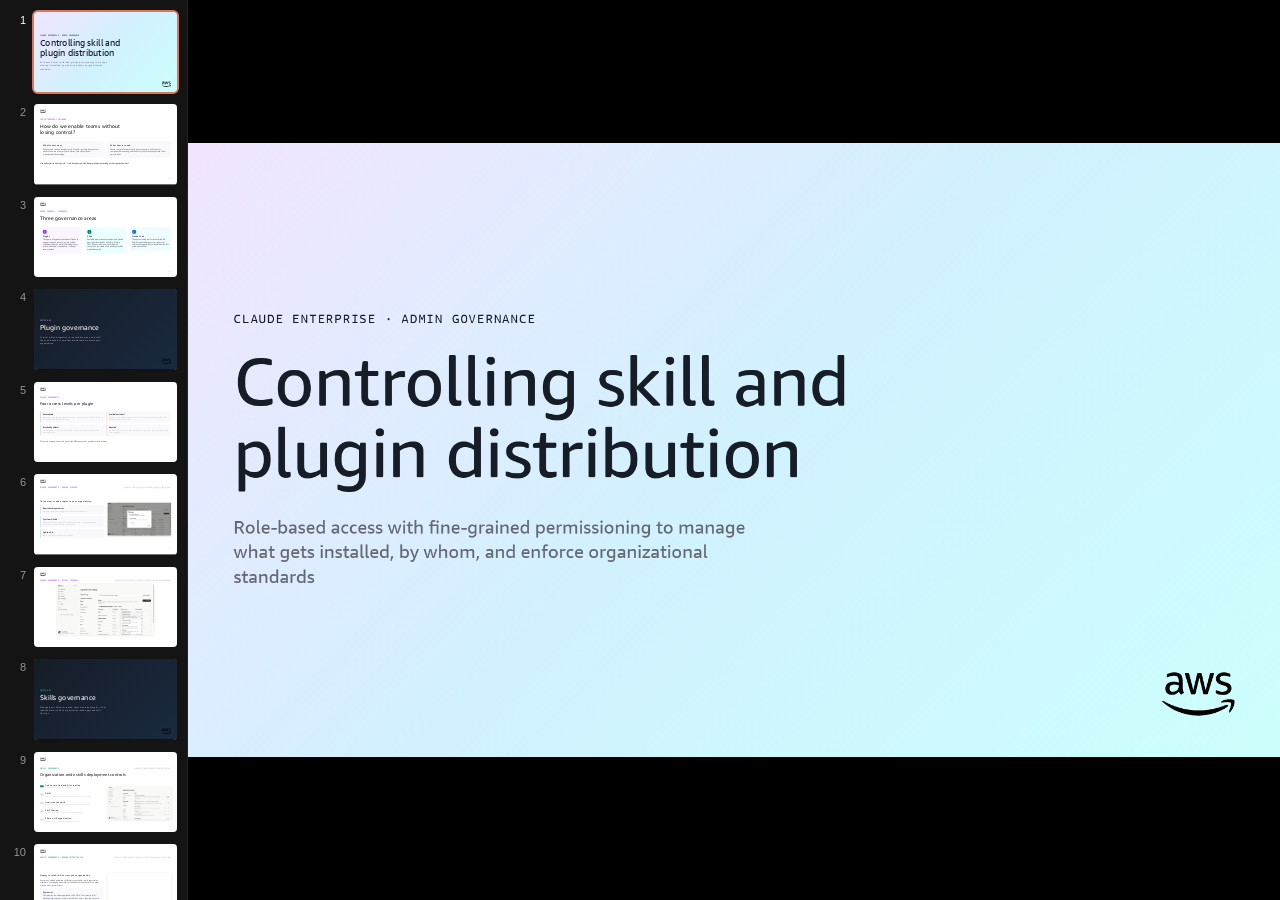
==== commit 19a815f6: "feat(claude-enterprise-governance): improve slide 3 with larger fonts and plugin/skills explanations" ====
--- a/claude-enterprise-governance/index.html
+++ b/claude-enterprise-governance/index.html
@@ -185,24 +185,24 @@
        ============================================================ -->
   <section class="slide" data-screen-label="03 Admin overview">
     <div class="safe-top"><img class="logo-tl" src="assets/aws-logo-gray850.svg" alt="AWS" style="position:static;height:48px;"></div>
-    <div class="safe" style="top: 200px;">
-      <div class="eyebrow" style="color: var(--aws-purple-600);">Admin console</div>
-      <h2 class="h-content">Three governance areas</h2>
-      <div class="grid-3" style="margin-top: 40px; flex: 1;">
-        <div class="access-card" style="background: var(--aws-purple-50);">
+    <div class="safe" style="top: 180px;">
+      <div class="eyebrow" style="color: var(--aws-purple-600);">Admin console · Libraries</div>
+      <h2 class="h-title">Three governance areas</h2>
+      <div class="grid-3" style="margin-top: 56px; flex: 1; align-items: start;">
+        <div class="access-card" style="background: var(--aws-purple-50); padding: 36px 36px;">
           <div class="icon-circle" style="background: var(--aws-purple-600);">P</div>
-          <p class="label">Plugins</p>
-          <p class="desc">Manage marketplaces of plugins that members can browse, install, and customize — with per-plugin access policies and group-level overrides</p>
-        </div>
-        <div class="access-card" style="background: var(--aws-teal-50);">
+          <p class="label" style="font-size: 28px;">Plugins</p>
+          <p class="desc" style="font-size: 22px; line-height: 1.5;">Third-party integrations that connect Claude to external tools and services (e.g. Jira, GitHub, Confluence). Admins control which plugins are visible, installable, or mandatory — with per-team overrides.</p>
+        </div>
+        <div class="access-card" style="background: var(--aws-teal-50); padding: 36px 36px;">
           <div class="icon-circle" style="background: var(--aws-teal-600);">S</div>
-          <p class="label">Skills</p>
-          <p class="desc">Skills are folders with instructions, scripts, and resources that Claude loads when needed — admins control creation, sharing, and organization-wide deployment</p>
-        </div>
-        <div class="access-card" style="background: var(--aws-blue-50);">
+          <p class="label" style="font-size: 28px;">Skills</p>
+          <p class="desc" style="font-size: 22px; line-height: 1.5;">Reusable prompt instructions that teach Claude how to perform specific tasks (e.g. "Write a PRD", "Review code in our style"). Admins control who can create, share, and deploy skills organization-wide.</p>
+        </div>
+        <div class="access-card" style="background: var(--aws-blue-50); padding: 36px 36px;">
           <div class="icon-circle" style="background: var(--aws-blue-600);">C</div>
-          <p class="label">Claude Code</p>
-          <p class="desc">Enterprise deployment controls for Claude Code desktop, web access, capabilities, and usage analytics</p>
+          <p class="label" style="font-size: 28px;">Claude Code</p>
+          <p class="desc" style="font-size: 22px; line-height: 1.5;">The agentic coding tool for terminal and IDE. Admins control desktop access, web access, session sharing, and feature capabilities like fast mode and routines.</p>
         </div>
       </div>
     </div>
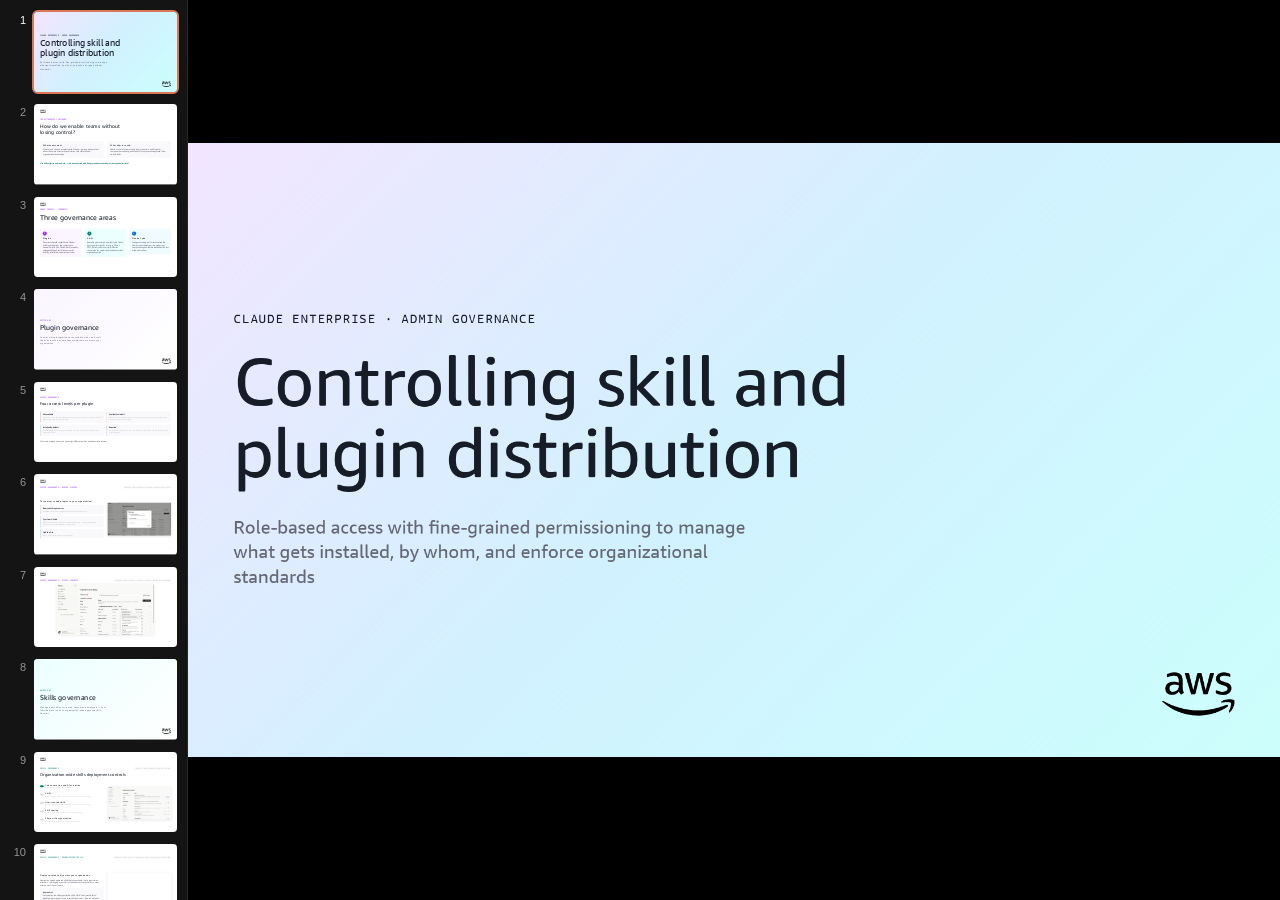
==== commit e40d08d9: "feat(claude-enterprise-governance): light section covers, larger slide 3, split user skills into 3 s" ====
--- a/claude-enterprise-governance/index.html
+++ b/claude-enterprise-governance/index.html
@@ -185,23 +185,23 @@
        ============================================================ -->
   <section class="slide" data-screen-label="03 Admin overview">
     <div class="safe-top"><img class="logo-tl" src="assets/aws-logo-gray850.svg" alt="AWS" style="position:static;height:48px;"></div>
-    <div class="safe" style="top: 180px;">
+    <div class="safe" style="top: 160px;">
       <div class="eyebrow" style="color: var(--aws-purple-600);">Admin console · Libraries</div>
-      <h2 class="h-title">Three governance areas</h2>
-      <div class="grid-3" style="margin-top: 56px; flex: 1; align-items: start;">
-        <div class="access-card" style="background: var(--aws-purple-50); padding: 36px 36px;">
+      <h2 class="h-section">Three governance areas</h2>
+      <div class="grid-3" style="margin-top: 72px; flex: 1; align-items: start;">
+        <div class="access-card" style="background: var(--aws-purple-50); padding: 40px 36px; gap: 20px;">
           <div class="icon-circle" style="background: var(--aws-purple-600);">P</div>
-          <p class="label" style="font-size: 28px;">Plugins</p>
-          <p class="desc" style="font-size: 22px; line-height: 1.5;">Third-party integrations that connect Claude to external tools and services (e.g. Jira, GitHub, Confluence). Admins control which plugins are visible, installable, or mandatory — with per-team overrides.</p>
-        </div>
-        <div class="access-card" style="background: var(--aws-teal-50); padding: 36px 36px;">
+          <p class="label" style="font-size: 32px;">Plugins</p>
+          <p class="desc" style="font-size: 22px; line-height: 1.5;">Extensions that add capabilities to Claude — including integrations and connectors to external services (Jira, GitHub, Slack) as well as packaged skills and tools. Admins control visibility, installation, and access per team.</p>
+        </div>
+        <div class="access-card" style="background: var(--aws-teal-50); padding: 40px 36px; gap: 20px;">
           <div class="icon-circle" style="background: var(--aws-teal-600);">S</div>
-          <p class="label" style="font-size: 28px;">Skills</p>
+          <p class="label" style="font-size: 32px;">Skills</p>
           <p class="desc" style="font-size: 22px; line-height: 1.5;">Reusable prompt instructions that teach Claude how to perform specific tasks (e.g. "Write a PRD", "Review code in our style"). Admins control who can create, share, and deploy skills organization-wide.</p>
         </div>
-        <div class="access-card" style="background: var(--aws-blue-50); padding: 36px 36px;">
+        <div class="access-card" style="background: var(--aws-blue-50); padding: 40px 36px; gap: 20px;">
           <div class="icon-circle" style="background: var(--aws-blue-600);">C</div>
-          <p class="label" style="font-size: 28px;">Claude Code</p>
+          <p class="label" style="font-size: 32px;">Claude Code</p>
           <p class="desc" style="font-size: 22px; line-height: 1.5;">The agentic coding tool for terminal and IDE. Admins control desktop access, web access, session sharing, and feature capabilities like fast mode and routines.</p>
         </div>
       </div>
@@ -212,14 +212,14 @@
   <!-- ============================================================
        SECTION: PLUGIN GOVERNANCE
        ============================================================ -->
-  <section class="slide dark" data-screen-label="Section — Plugin governance">
-    <div class="section-bg"></div>
+  <section class="slide" data-screen-label="Section — Plugin governance">
+    <div style="position: absolute; inset: 0; background: linear-gradient(135deg, var(--aws-purple-50) 0%, var(--aws-white) 100%);"></div>
     <div class="safe" style="justify-content: center;">
-      <div class="eyebrow" style="color: var(--aws-purple-300);">Section 01</div>
+      <div class="eyebrow" style="color: var(--aws-purple-600);">Section 01</div>
       <h2 class="h-section" style="max-width: 1200px;">Plugin governance</h2>
-      <p class="body-lg" style="max-width: 900px; margin-top: 24px; color: var(--aws-gray-400);">Control which integrations are available, who can install them, and enforce compliance requirements across your organization</p>
-    </div>
-    <img class="logo-br" src="assets/aws-logo-white.svg" alt="AWS">
+      <p class="body-lg" style="max-width: 900px; margin-top: 24px; color: var(--aws-gray-600);">Control which integrations are available, who can install them, and enforce compliance requirements across your organization</p>
+    </div>
+    <img class="logo-br" src="assets/aws-logo-gray850.svg" alt="AWS">
   </section>
 
   <!-- ============================================================
@@ -309,14 +309,14 @@
   <!-- ============================================================
        SECTION: SKILLS GOVERNANCE
        ============================================================ -->
-  <section class="slide dark" data-screen-label="Section — Skills governance">
-    <div class="section-bg"></div>
+  <section class="slide" data-screen-label="Section — Skills governance">
+    <div style="position: absolute; inset: 0; background: linear-gradient(135deg, var(--aws-teal-50) 0%, var(--aws-white) 100%);"></div>
     <div class="safe" style="justify-content: center;">
-      <div class="eyebrow" style="color: var(--aws-teal-300);">Section 02</div>
+      <div class="eyebrow" style="color: var(--aws-teal-600);">Section 02</div>
       <h2 class="h-section" style="max-width: 1200px;">Skills governance</h2>
-      <p class="body-lg" style="max-width: 900px; margin-top: 24px; color: var(--aws-gray-400);">Manage how skills are created, shared, and deployed — from individual user skills to organization-wide approved skill libraries</p>
-    </div>
-    <img class="logo-br" src="assets/aws-logo-white.svg" alt="AWS">
+      <p class="body-lg" style="max-width: 900px; margin-top: 24px; color: var(--aws-gray-600);">Manage how skills are created, shared, and deployed — from individual user skills to organization-wide approved skill libraries</p>
+    </div>
+    <img class="logo-br" src="assets/aws-logo-gray850.svg" alt="AWS">
   </section>
 
   <!-- ============================================================
@@ -408,38 +408,87 @@
   </section>
 
   <!-- ============================================================
-       8b. USER SKILL CREATION + SHARING EXPERIENCE
-       ============================================================ -->
-  <section class="slide" data-screen-label="08b User skill creation and sharing">
-    <div class="safe-top"><img class="logo-tl" src="assets/aws-logo-gray850.svg" alt="AWS" style="position:static;height:48px;"></div>
-    <div class="safe" style="top: 160px;">
-      <div style="display: flex; justify-content: space-between; align-items: baseline;">
-        <div class="eyebrow" style="color: var(--aws-teal-600);">Skills governance · User experience</div>
-        <div style="background: var(--aws-gray-100); border-radius: 6px; padding: 8px 16px;">
-          <span style="font-family: var(--aws-font-mono); font-size: 16px; color: var(--aws-gray-600);">claude.ai → Customize → Skills</span>
-        </div>
-      </div>
-      <h2 class="h-content">How end-users create and share skills</h2>
-      <div style="display: grid; grid-template-columns: 1fr 1fr 1fr; gap: 24px; margin-top: 24px; flex: 1;">
-        <div style="display: flex; flex-direction: column; gap: 12px;">
-          <img src="assets/screenshots/claude-admin-10-skill-creation.png" alt="User creating a skill in Claude chat" class="screenshot" style="max-width: 100%; max-height: 240px; object-fit: contain;">
-          <p class="body-sm" style="text-align: center;">1. Users build skills in chat</p>
-        </div>
-        <div style="display: flex; flex-direction: column; gap: 12px;">
-          <img src="assets/screenshots/claude-admin-11-skill-sharing.png" alt="Skills panel showing personal skills and share toggle" class="screenshot" style="max-width: 100%; max-height: 240px; object-fit: contain;">
-          <p class="body-sm" style="text-align: center;">2. Skills appear under Personal skills</p>
-        </div>
-        <div style="display: flex; flex-direction: column; gap: 12px;">
-          <img src="assets/screenshots/claude-admin-12-skill-share-options.png" alt="Share modal with access options" class="screenshot" style="max-width: 100%; max-height: 240px; object-fit: contain;">
-          <p class="body-sm" style="text-align: center;">3. Share with individuals or entire org</p>
-        </div>
-      </div>
-      <div class="callout-box" style="margin-top: 20px;">
-        <p class="body-md" style="font-weight: 500;">What admins control</p>
-        <p class="body-md" style="color: var(--aws-gray-600);">Disable "User-created skills" to block step 1. Disable "Skill sharing" to hide the Share toggle and Copy link in step 3. Disable "Share with organization" to remove the "Everyone at [org]" option. Users will only see admin-approved organization skills.</p>
-      </div>
-    </div>
-    <span class="slide-no">08b</span>
+       8b. USER SKILL CREATION — STEP 1
+       ============================================================ -->
+  <section class="slide" data-screen-label="08b User skills — Create">
+    <div class="safe-top"><img class="logo-tl" src="assets/aws-logo-gray850.svg" alt="AWS" style="position:static;height:48px;"></div>
+    <div class="safe" style="top: 160px;">
+      <div style="display: flex; justify-content: space-between; align-items: baseline;">
+        <div class="eyebrow" style="color: var(--aws-teal-600);">Skills governance · User experience · Step 1 of 3</div>
+        <div style="background: var(--aws-gray-100); border-radius: 6px; padding: 8px 16px;">
+          <span style="font-family: var(--aws-font-mono); font-size: 16px; color: var(--aws-gray-600);">claude.ai → Chat</span>
+        </div>
+      </div>
+      <h2 class="h-content">Users build skills directly in chat</h2>
+      <div style="display: grid; grid-template-columns: 1fr 1fr; gap: 48px; margin-top: 32px; flex: 1;">
+        <div style="display: flex; flex-direction: column; gap: 24px; justify-content: center;">
+          <p class="body-lg" style="color: var(--aws-gray-600);">End-users can create skills by describing what they want Claude to do. Claude generates the skill instructions automatically from the conversation.</p>
+          <div class="callout-box">
+            <p class="body-md" style="font-weight: 500;">Admin control</p>
+            <p class="body-md" style="color: var(--aws-gray-600);">Disable "User-created skills" in the admin console to prevent users from creating skills entirely.</p>
+          </div>
+        </div>
+        <div style="display: flex; align-items: center; justify-content: center;">
+          <img src="assets/screenshots/claude-admin-10-skill-creation.png" alt="User creating a skill in Claude chat" class="screenshot" style="max-width: 100%; max-height: 580px; object-fit: contain;">
+        </div>
+      </div>
+    </div>
+  </section>
+
+  <!-- ============================================================
+       8c. USER SKILL CREATION — STEP 2
+       ============================================================ -->
+  <section class="slide" data-screen-label="08c User skills — Personal">
+    <div class="safe-top"><img class="logo-tl" src="assets/aws-logo-gray850.svg" alt="AWS" style="position:static;height:48px;"></div>
+    <div class="safe" style="top: 160px;">
+      <div style="display: flex; justify-content: space-between; align-items: baseline;">
+        <div class="eyebrow" style="color: var(--aws-teal-600);">Skills governance · User experience · Step 2 of 3</div>
+        <div style="background: var(--aws-gray-100); border-radius: 6px; padding: 8px 16px;">
+          <span style="font-family: var(--aws-font-mono); font-size: 16px; color: var(--aws-gray-600);">claude.ai → Customize → Skills → Personal skills</span>
+        </div>
+      </div>
+      <h2 class="h-content">Skills appear under Personal skills</h2>
+      <div style="display: grid; grid-template-columns: 1fr 1fr; gap: 48px; margin-top: 32px; flex: 1;">
+        <div style="display: flex; flex-direction: column; gap: 24px; justify-content: center;">
+          <p class="body-lg" style="color: var(--aws-gray-600);">Created skills are saved to the user's personal skills library. From here, users can enable/disable skills, edit instructions, and share with others.</p>
+          <div class="callout-box">
+            <p class="body-md" style="font-weight: 500;">Admin control</p>
+            <p class="body-md" style="color: var(--aws-gray-600);">Disable "Skill sharing" to hide the Share toggle entirely — skills stay private to the individual user.</p>
+          </div>
+        </div>
+        <div style="display: flex; align-items: center; justify-content: center;">
+          <img src="assets/screenshots/claude-admin-11-skill-sharing.png" alt="Skills panel showing personal skills and share toggle" class="screenshot" style="max-width: 100%; max-height: 580px; object-fit: contain;">
+        </div>
+      </div>
+    </div>
+  </section>
+
+  <!-- ============================================================
+       8d. USER SKILL CREATION — STEP 3
+       ============================================================ -->
+  <section class="slide" data-screen-label="08d User skills — Share">
+    <div class="safe-top"><img class="logo-tl" src="assets/aws-logo-gray850.svg" alt="AWS" style="position:static;height:48px;"></div>
+    <div class="safe" style="top: 160px;">
+      <div style="display: flex; justify-content: space-between; align-items: baseline;">
+        <div class="eyebrow" style="color: var(--aws-teal-600);">Skills governance · User experience · Step 3 of 3</div>
+        <div style="background: var(--aws-gray-100); border-radius: 6px; padding: 8px 16px;">
+          <span style="font-family: var(--aws-font-mono); font-size: 16px; color: var(--aws-gray-600);">claude.ai → Skills → Share → Access options</span>
+        </div>
+      </div>
+      <h2 class="h-content">Share with individuals or the entire org</h2>
+      <div style="display: grid; grid-template-columns: 1fr 1fr; gap: 48px; margin-top: 32px; flex: 1;">
+        <div style="display: flex; flex-direction: column; gap: 24px; justify-content: center;">
+          <p class="body-lg" style="color: var(--aws-gray-600);">Users can share skills via a link to specific people, or make them available to everyone in the organization.</p>
+          <div class="callout-box">
+            <p class="body-md" style="font-weight: 500;">Admin control</p>
+            <p class="body-md" style="color: var(--aws-gray-600);">Disable "Share with organization" to remove the "Everyone at [org]" option — users can only share via direct link. Disable "Skill sharing" entirely to block all sharing.</p>
+          </div>
+        </div>
+        <div style="display: flex; align-items: center; justify-content: center;">
+          <img src="assets/screenshots/claude-admin-12-skill-share-options.png" alt="Share modal with access options" class="screenshot" style="max-width: 100%; max-height: 580px; object-fit: contain;">
+        </div>
+      </div>
+    </div>
   </section>
 
   <!-- ============================================================
